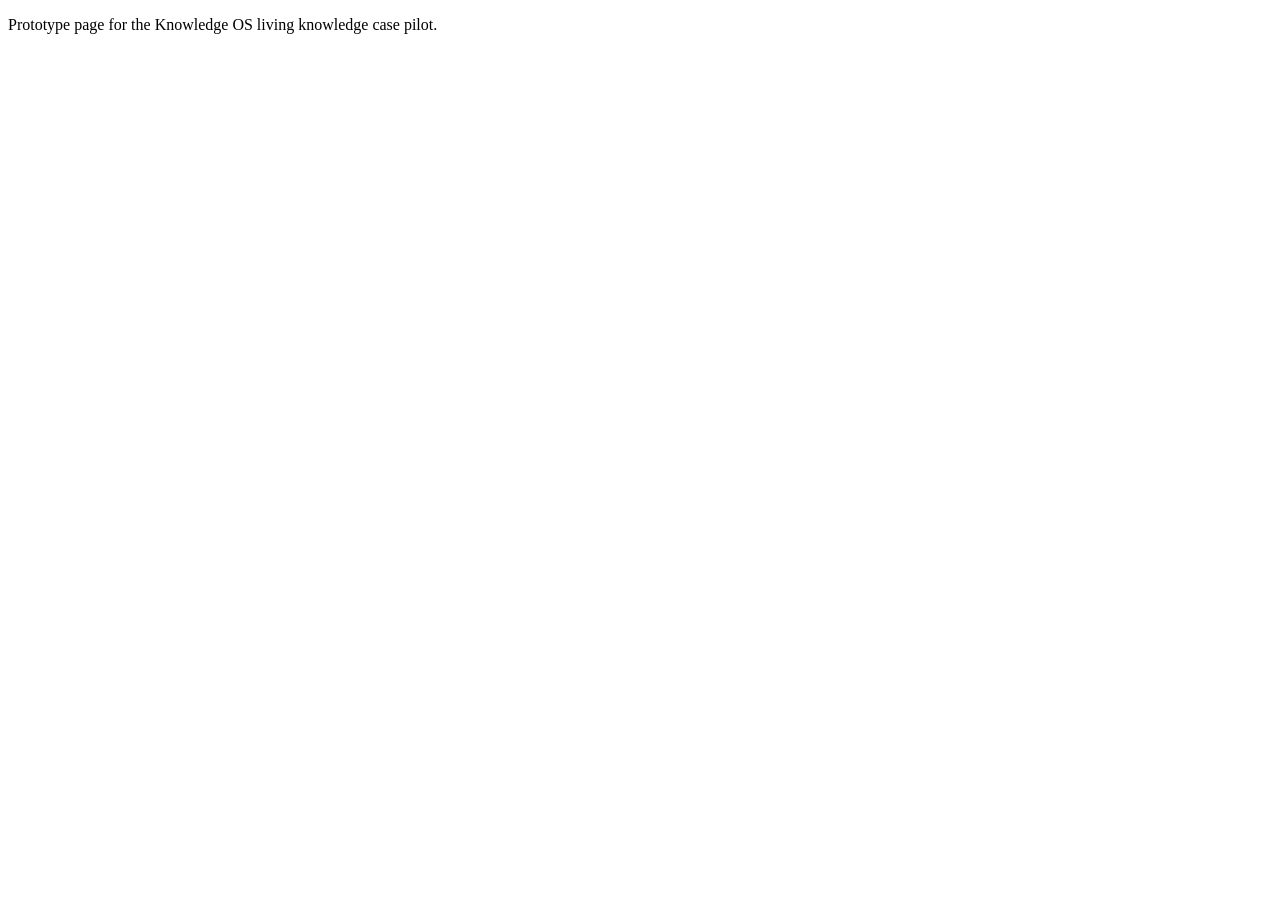
==== pilots/living-knowledge-case/cases/power-posing/page/index.html @ f552580f "Add static HTML shell for power-posing page prototype" ====
<!DOCTYPE html>
<html lang="en">
  <head>
    <meta charset="UTF-8" />
    <meta name="viewport" content="width=device-width, initial-scale=1.0" />
    <title>Power Posing — Living Knowledge Page Prototype</title>
    <link rel="stylesheet" href="./styles.css" />
  </head>
  <body>
    <div class="page-shell">
      <header class="hero" id="hero"></header>
      <main id="app" class="app"></main>
      <footer class="footer">
        <p>
          Prototype page for the Knowledge OS living knowledge case pilot.
        </p>
      </footer>
    </div>

    <script src="./page-data.js"></script>
    <script src="./render.js"></script>
  </body>
</html>
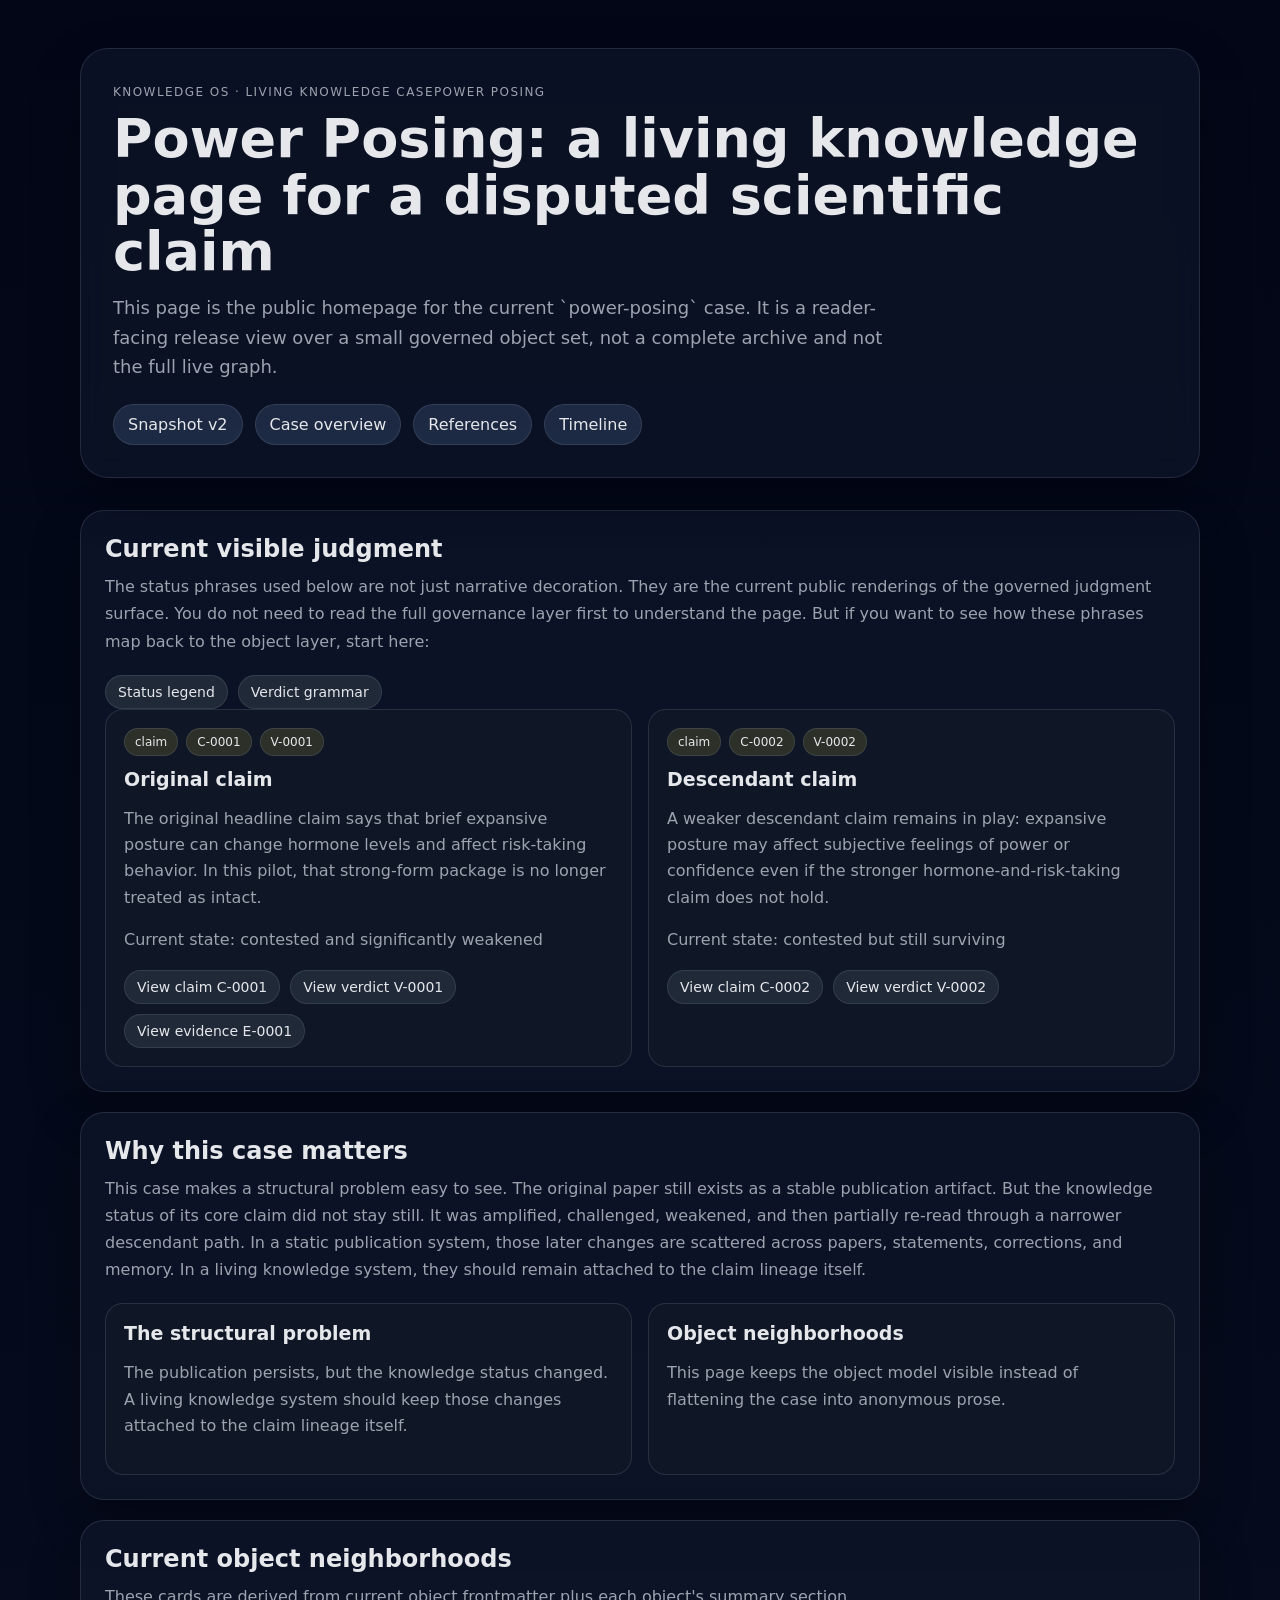
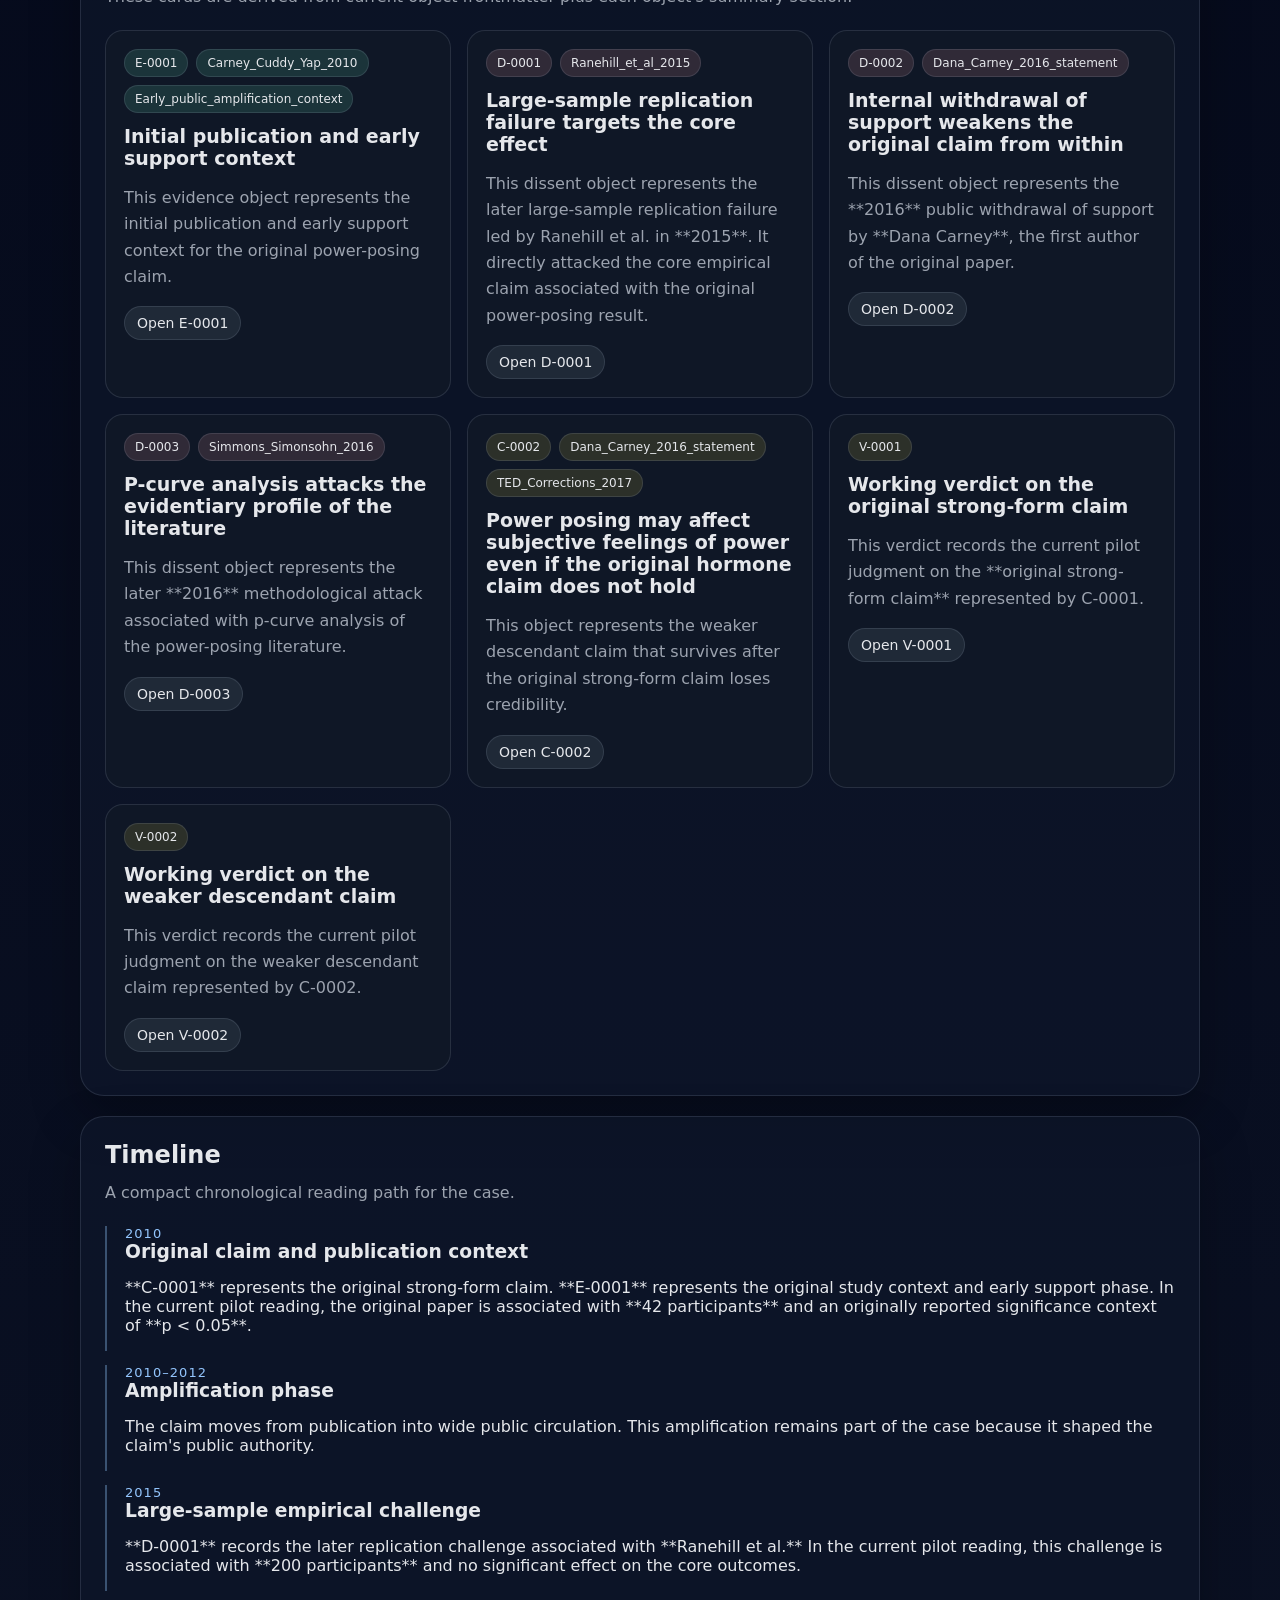
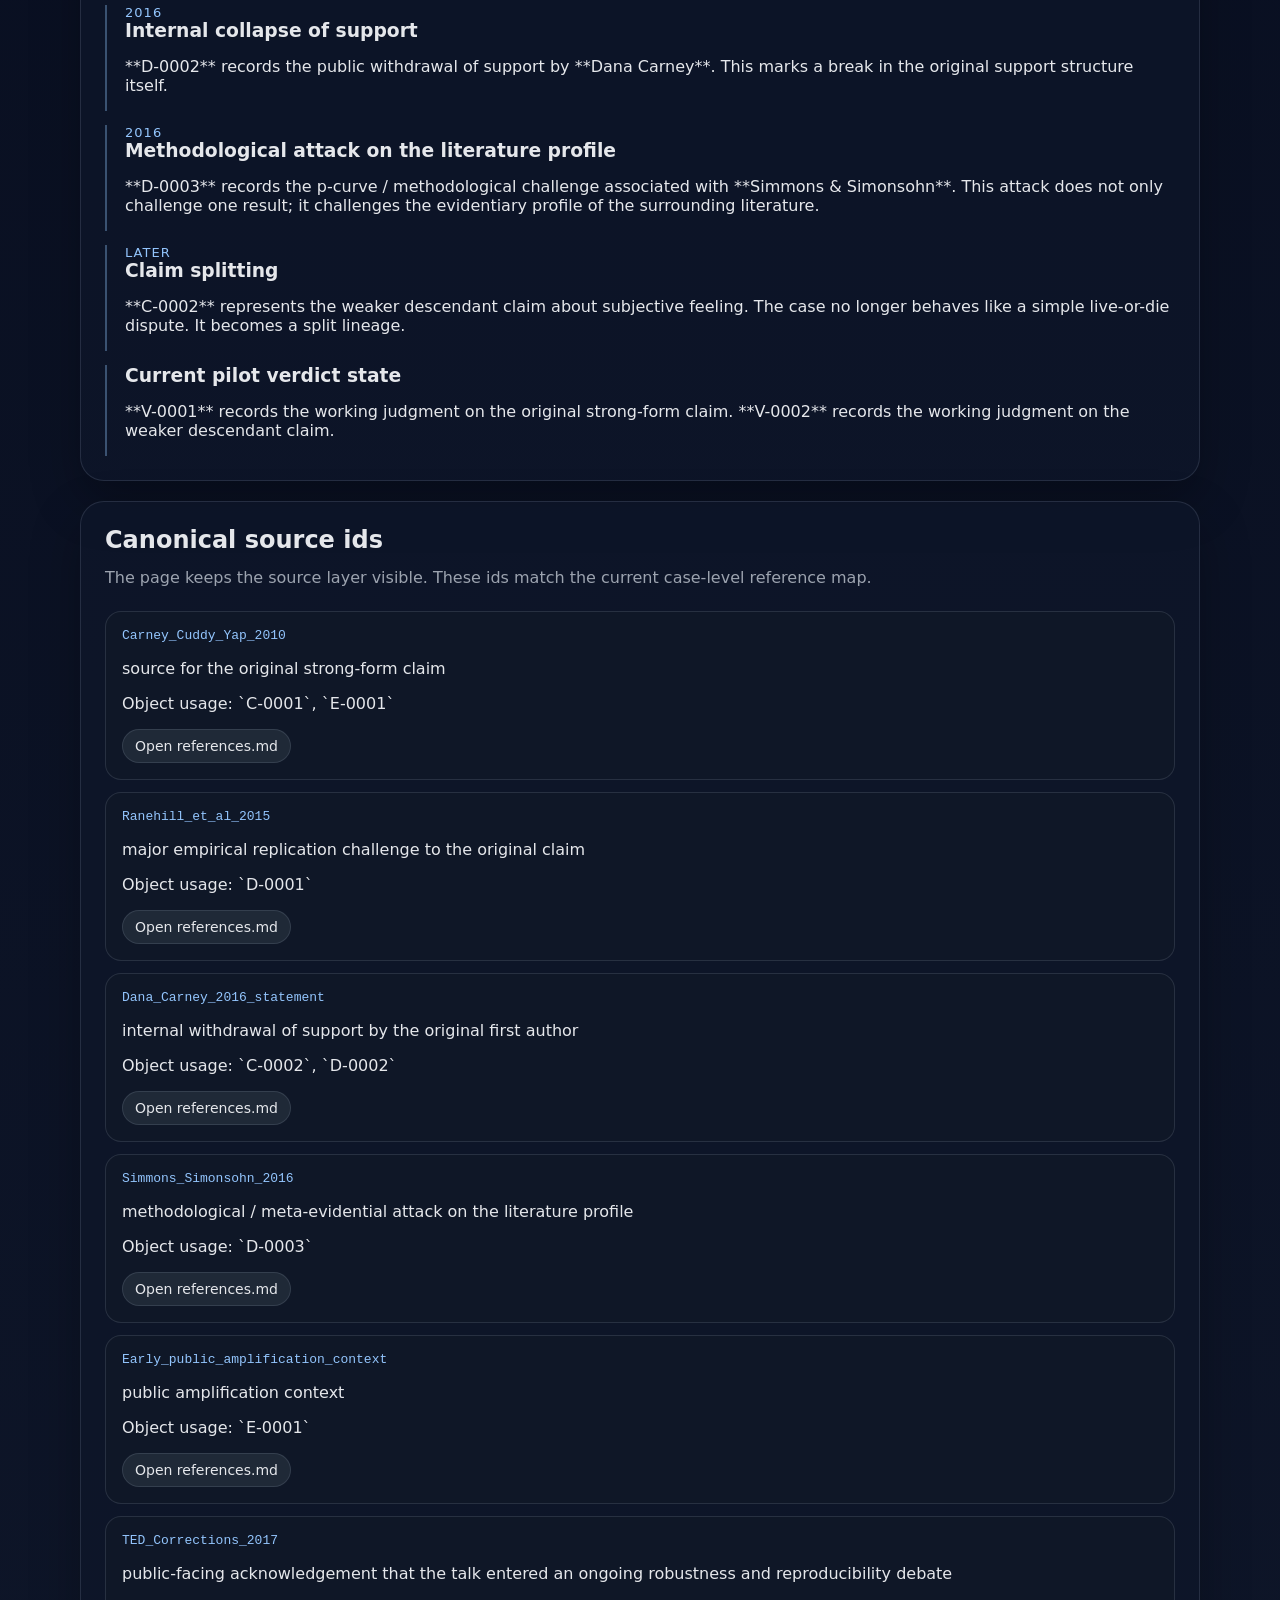
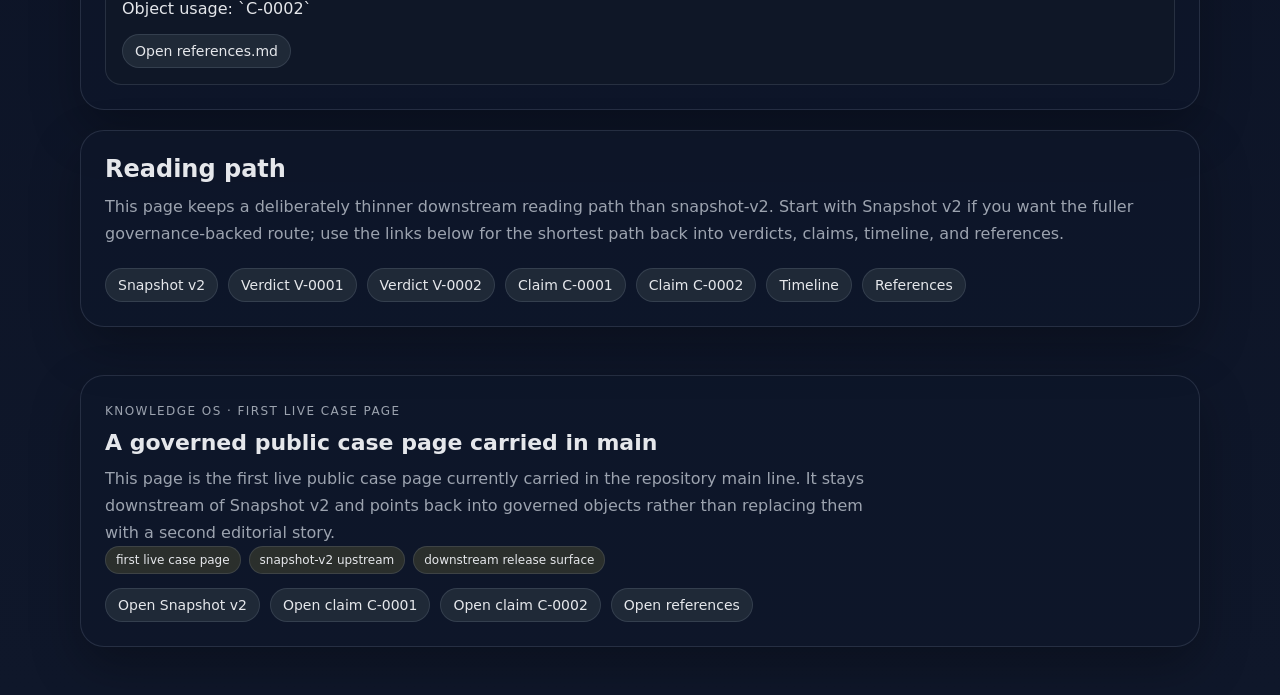
==== commit e1f72555: "Add page-specific footer identity cues" ====
--- a/pilots/living-knowledge-case/cases/power-posing/page/index.html
+++ b/pilots/living-knowledge-case/cases/power-posing/page/index.html
@@ -10,11 +10,7 @@
     <div class="page-shell">
       <header class="hero" id="hero"></header>
       <main id="app" class="app"></main>
-      <footer class="footer">
-        <p>
-          Prototype page for the Knowledge OS living knowledge case pilot.
-        </p>
-      </footer>
+      <footer class="footer" id="footer"></footer>
     </div>
 
     <script src="./page-data.js"></script>
--- a/pilots/living-knowledge-case/cases/power-posing/page/styles.css
+++ b/pilots/living-knowledge-case/cases/power-posing/page/styles.css
@@ -0,0 +1,297 @@
+:root {
+  --bg: #0f172a;
+  --panel: #111827;
+  --panel-soft: #1f2937;
+  --text: #e5e7eb;
+  --muted: #9ca3af;
+  --line: rgba(148, 163, 184, 0.18);
+  --accent: #93c5fd;
+  --accent-soft: rgba(147, 197, 253, 0.14);
+  --success-soft: rgba(110, 231, 183, 0.14);
+  --warning-soft: rgba(253, 224, 71, 0.12);
+  --danger-soft: rgba(252, 165, 165, 0.14);
+  --radius: 18px;
+  --shadow: 0 20px 50px rgba(0, 0, 0, 0.28);
+}
+
+* {
+  box-sizing: border-box;
+}
+
+html,
+body {
+  margin: 0;
+  padding: 0;
+  background: linear-gradient(180deg, #020617 0%, #0f172a 100%);
+  color: var(--text);
+  font-family: Inter, ui-sans-serif, system-ui, -apple-system, BlinkMacSystemFont, "Segoe UI", sans-serif;
+}
+
+a {
+  color: var(--accent);
+  text-decoration: none;
+}
+
+a:hover {
+  text-decoration: underline;
+}
+
+.page-shell {
+  min-height: 100vh;
+}
+
+.hero,
+.app,
+.footer {
+  width: min(1120px, calc(100vw - 32px));
+  margin: 0 auto;
+}
+
+.hero {
+  padding: 48px 0 20px;
+}
+
+.hero-card {
+  background: rgba(15, 23, 42, 0.68);
+  border: 1px solid var(--line);
+  border-radius: 28px;
+  box-shadow: var(--shadow);
+  padding: 32px;
+  backdrop-filter: blur(14px);
+}
+
+.eyebrow {
+  display: inline-flex;
+  align-items: center;
+  gap: 8px;
+  font-size: 12px;
+  letter-spacing: 0.12em;
+  text-transform: uppercase;
+  color: var(--muted);
+  margin-bottom: 12px;
+}
+
+.hero h1 {
+  margin: 0 0 12px;
+  font-size: clamp(30px, 5vw, 54px);
+  line-height: 1.05;
+}
+
+.hero p {
+  margin: 0;
+  max-width: 780px;
+  color: var(--muted);
+  font-size: 18px;
+  line-height: 1.65;
+}
+
+.hero-links {
+  display: flex;
+  flex-wrap: wrap;
+  gap: 12px;
+  margin-top: 22px;
+}
+
+.link-chip {
+  display: inline-flex;
+  align-items: center;
+  gap: 8px;
+  padding: 10px 14px;
+  border-radius: 999px;
+  background: var(--accent-soft);
+  border: 1px solid var(--line);
+  color: var(--text);
+}
+
+.app {
+  padding: 12px 0 48px;
+  display: grid;
+  gap: 20px;
+}
+
+.section {
+  background: rgba(15, 23, 42, 0.72);
+  border: 1px solid var(--line);
+  border-radius: 24px;
+  padding: 24px;
+  box-shadow: var(--shadow);
+}
+
+.section h2 {
+  margin: 0 0 10px;
+  font-size: 24px;
+}
+
+.section-intro {
+  margin: 0 0 20px;
+  color: var(--muted);
+  line-height: 1.7;
+}
+
+.grid {
+  display: grid;
+  gap: 16px;
+}
+
+.grid-2 {
+  grid-template-columns: repeat(2, minmax(0, 1fr));
+}
+
+.grid-3 {
+  grid-template-columns: repeat(3, minmax(0, 1fr));
+}
+
+.card {
+  background: rgba(17, 24, 39, 0.88);
+  border: 1px solid var(--line);
+  border-radius: var(--radius);
+  padding: 18px;
+}
+
+.card h3 {
+  margin: 0 0 10px;
+  font-size: 19px;
+}
+
+.card p,
+.card li {
+  color: var(--muted);
+  line-height: 1.65;
+}
+
+.meta-row {
+  display: flex;
+  flex-wrap: wrap;
+  gap: 8px;
+  margin-bottom: 12px;
+}
+
+.badge {
+  display: inline-flex;
+  align-items: center;
+  padding: 6px 10px;
+  border-radius: 999px;
+  border: 1px solid var(--line);
+  font-size: 12px;
+  color: var(--text);
+  background: rgba(148, 163, 184, 0.08);
+}
+
+.badge-status {
+  background: var(--warning-soft);
+}
+
+.badge-dissent {
+  background: var(--danger-soft);
+}
+
+.badge-support {
+  background: var(--success-soft);
+}
+
+.object-links,
+.inline-links {
+  display: flex;
+  flex-wrap: wrap;
+  gap: 10px;
+  margin-top: 14px;
+}
+
+.object-link {
+  display: inline-flex;
+  align-items: center;
+  gap: 8px;
+  padding: 8px 12px;
+  background: var(--panel-soft);
+  border: 1px solid var(--line);
+  border-radius: 999px;
+  color: var(--text);
+  font-size: 14px;
+}
+
+.timeline {
+  display: grid;
+  gap: 14px;
+}
+
+.timeline-item {
+  padding-left: 18px;
+  border-left: 2px solid rgba(147, 197, 253, 0.35);
+}
+
+.timeline-item h3 {
+  margin: 0 0 6px;
+}
+
+.timeline-year {
+  color: var(--accent);
+  font-size: 13px;
+  letter-spacing: 0.08em;
+  text-transform: uppercase;
+}
+
+.source-list {
+  display: grid;
+  gap: 12px;
+}
+
+.source-item {
+  padding: 16px;
+  background: rgba(17, 24, 39, 0.88);
+  border: 1px solid var(--line);
+  border-radius: 16px;
+}
+
+.source-id {
+  color: var(--accent);
+  font-family: ui-monospace, SFMono-Regular, Menlo, monospace;
+  font-size: 13px;
+}
+
+.footer {
+  padding: 0 0 48px;
+}
+
+.footer-card {
+  background: rgba(15, 23, 42, 0.72);
+  border: 1px solid var(--line);
+  border-radius: 24px;
+  padding: 24px;
+  box-shadow: var(--shadow);
+}
+
+.footer-eyebrow {
+  display: inline-flex;
+  align-items: center;
+  gap: 8px;
+  font-size: 12px;
+  letter-spacing: 0.12em;
+  text-transform: uppercase;
+  color: var(--muted);
+  margin-bottom: 12px;
+}
+
+.footer-title {
+  margin: 0 0 10px;
+  font-size: 22px;
+}
+
+.footer-copy {
+  margin: 0;
+  max-width: 780px;
+  color: var(--muted);
+  line-height: 1.7;
+}
+
+@media (max-width: 900px) {
+  .grid-2,
+  .grid-3 {
+    grid-template-columns: 1fr;
+  }
+
+  .hero-card,
+  .section,
+  .footer-card {
+    padding: 20px;
+  }
+}
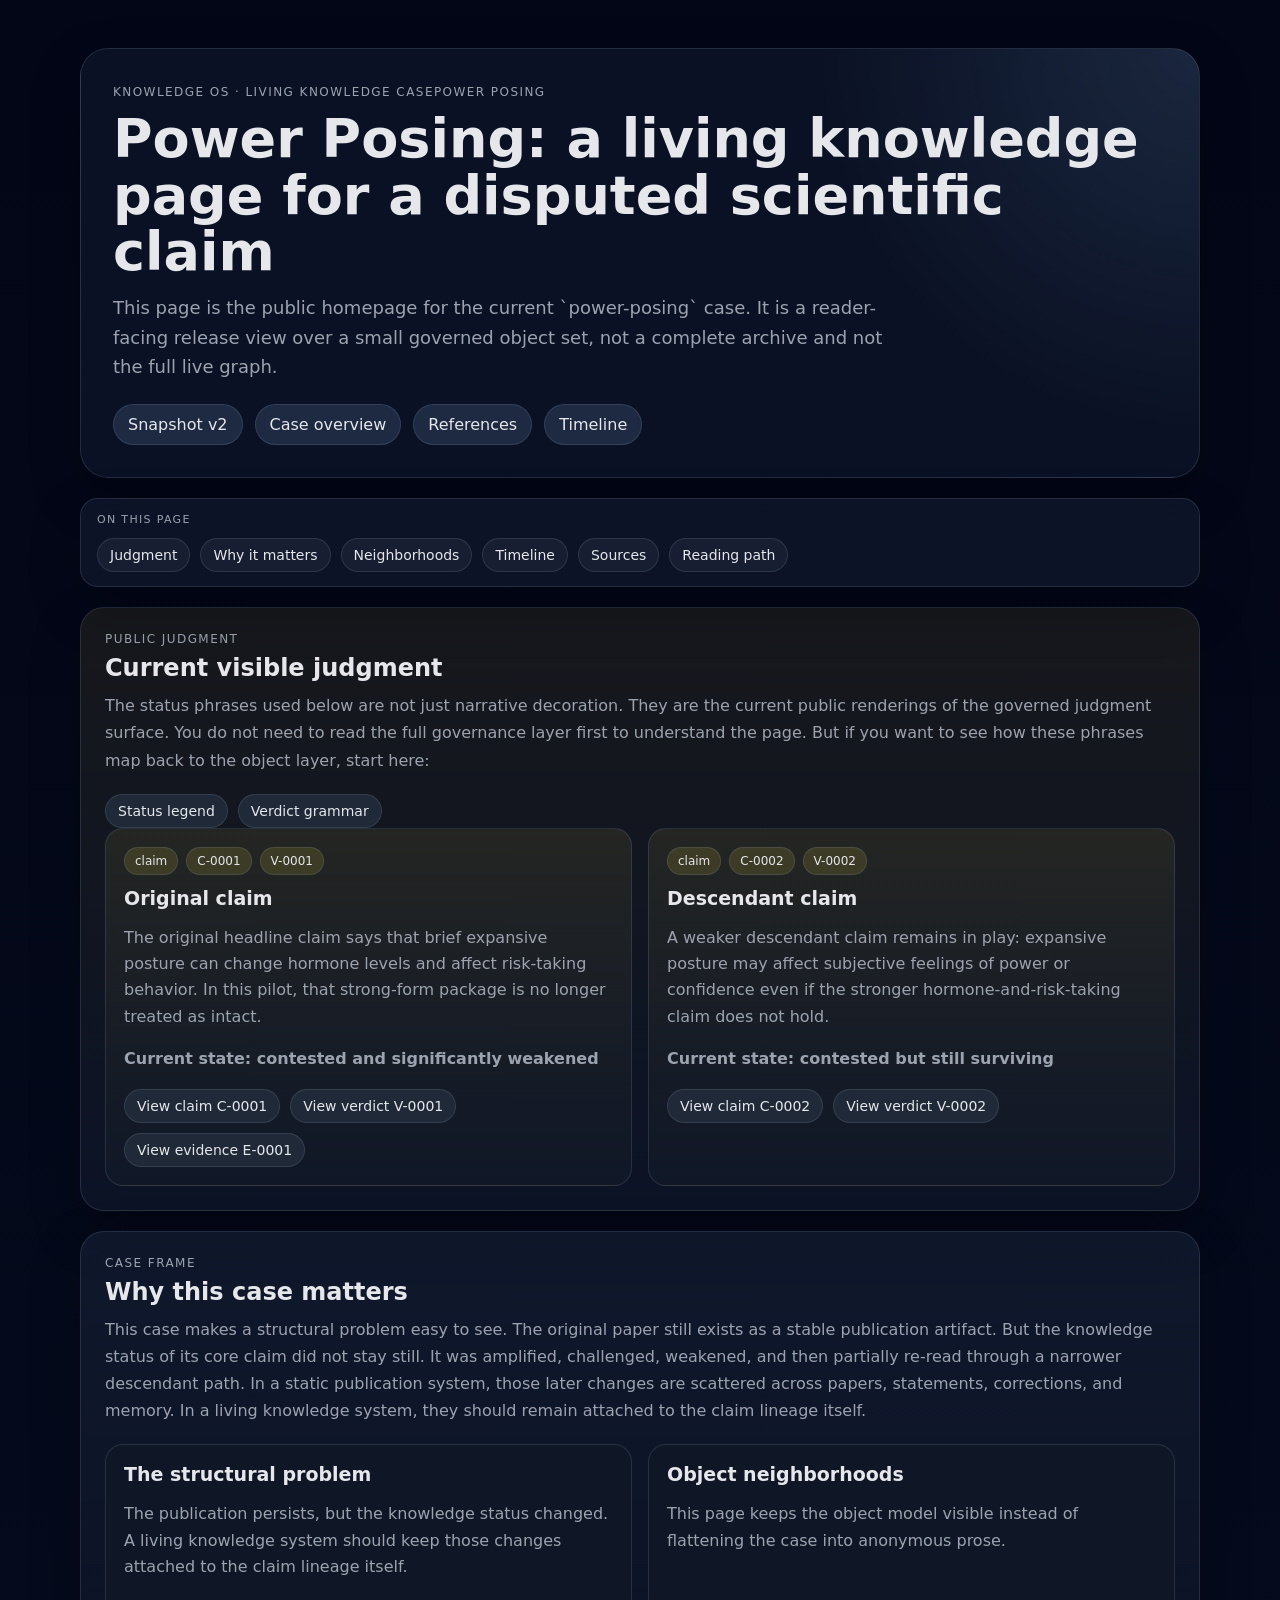
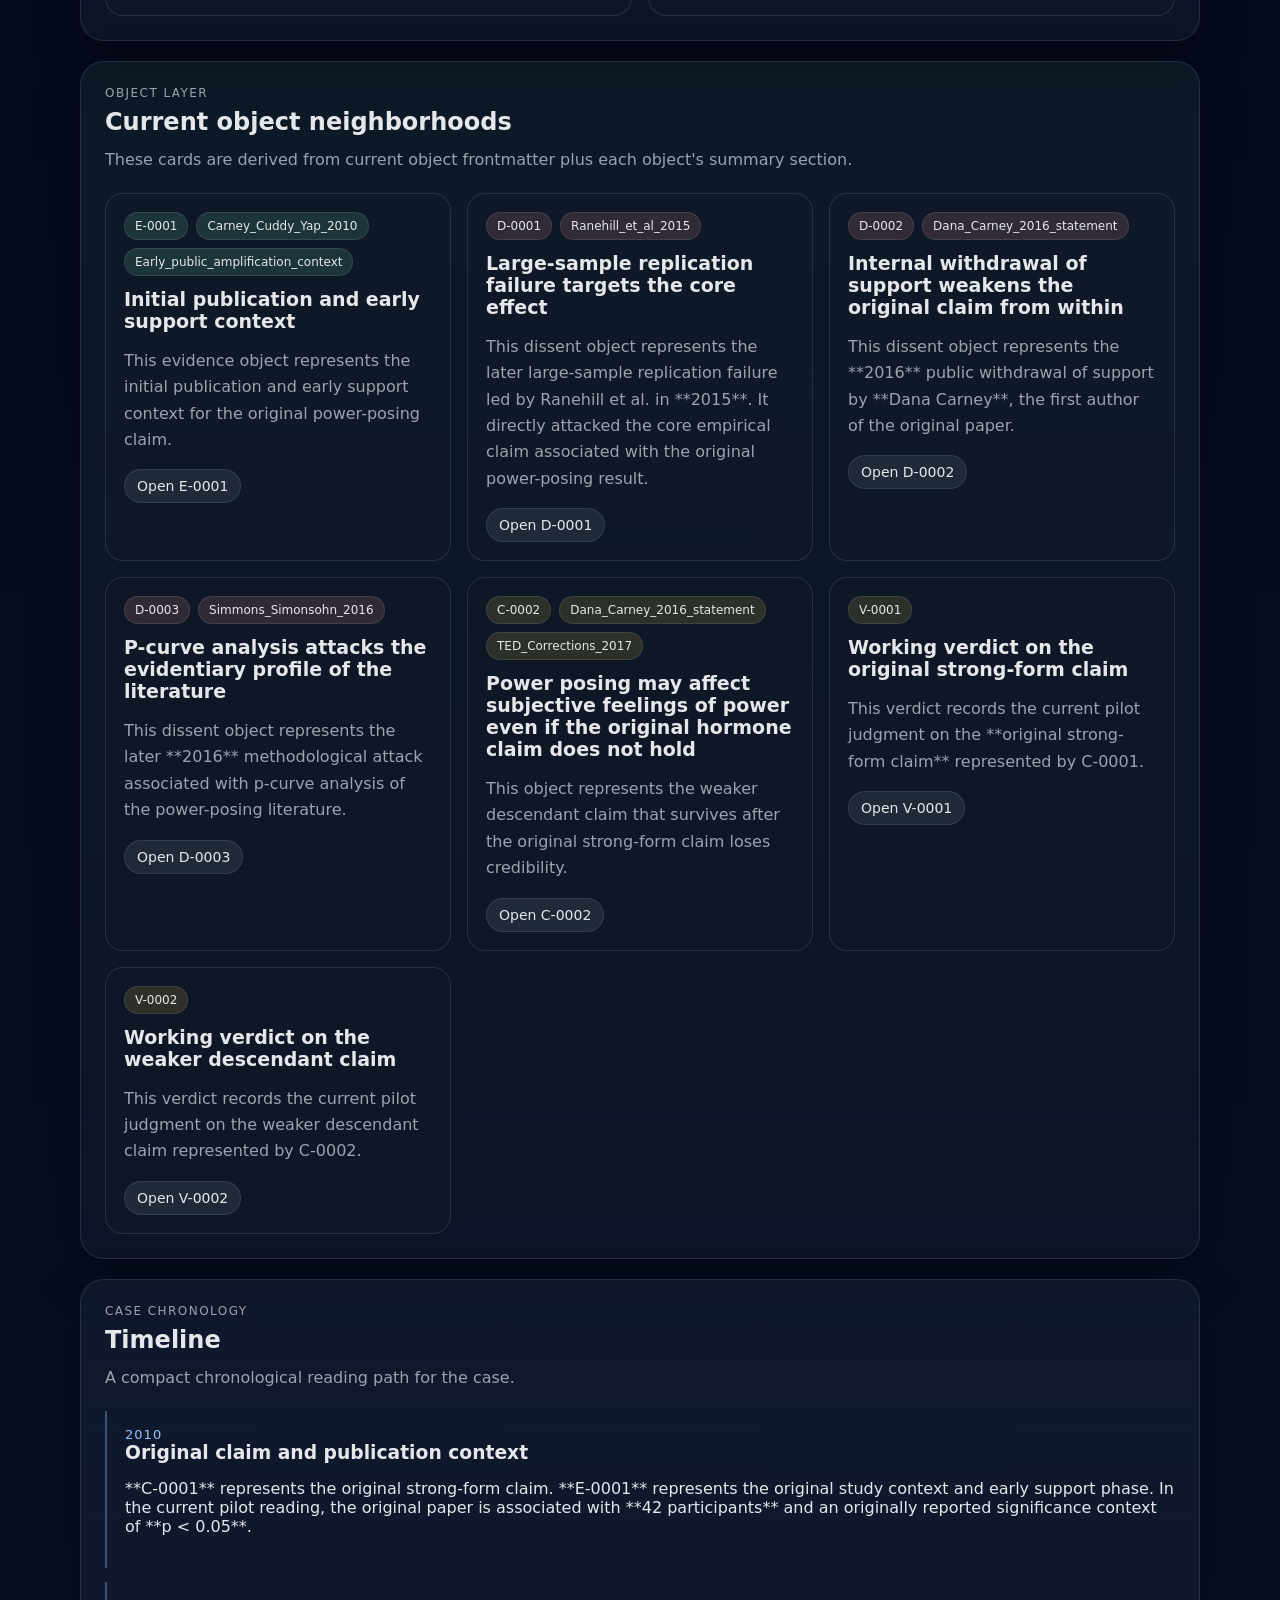
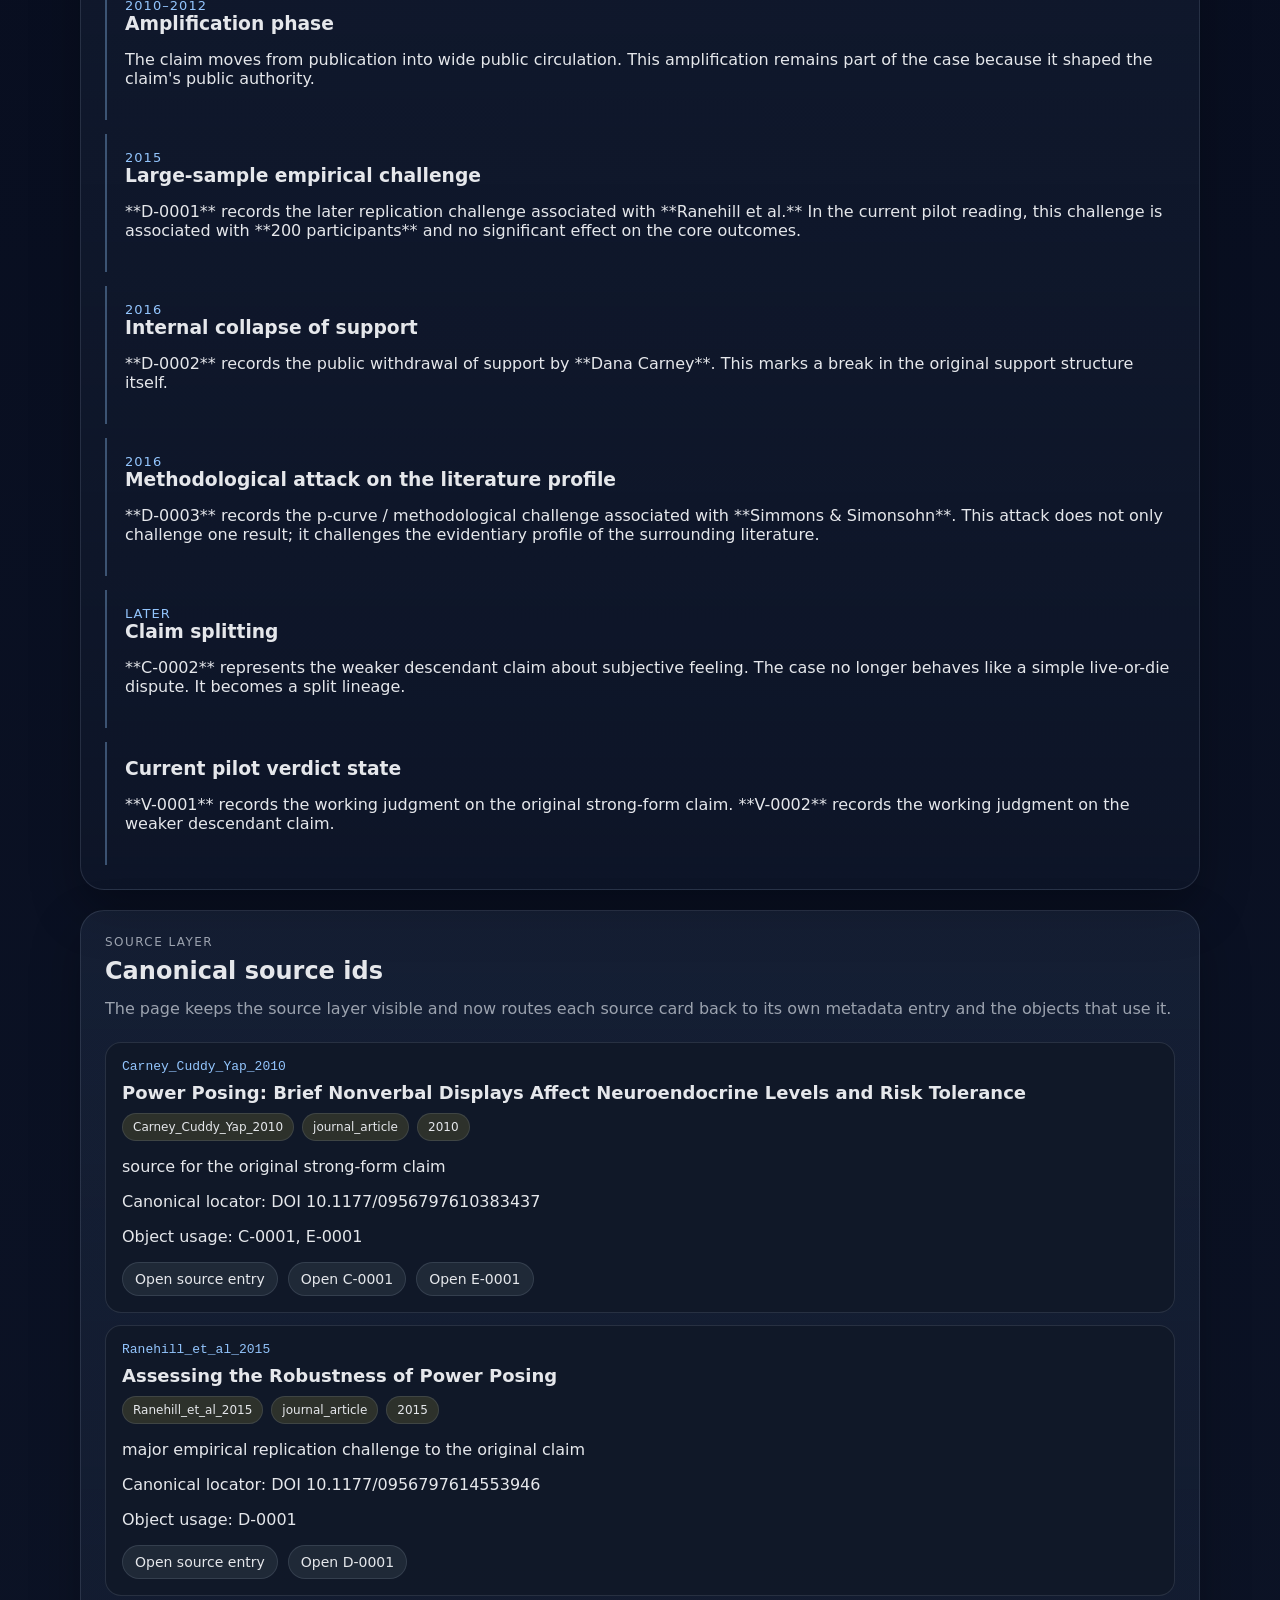
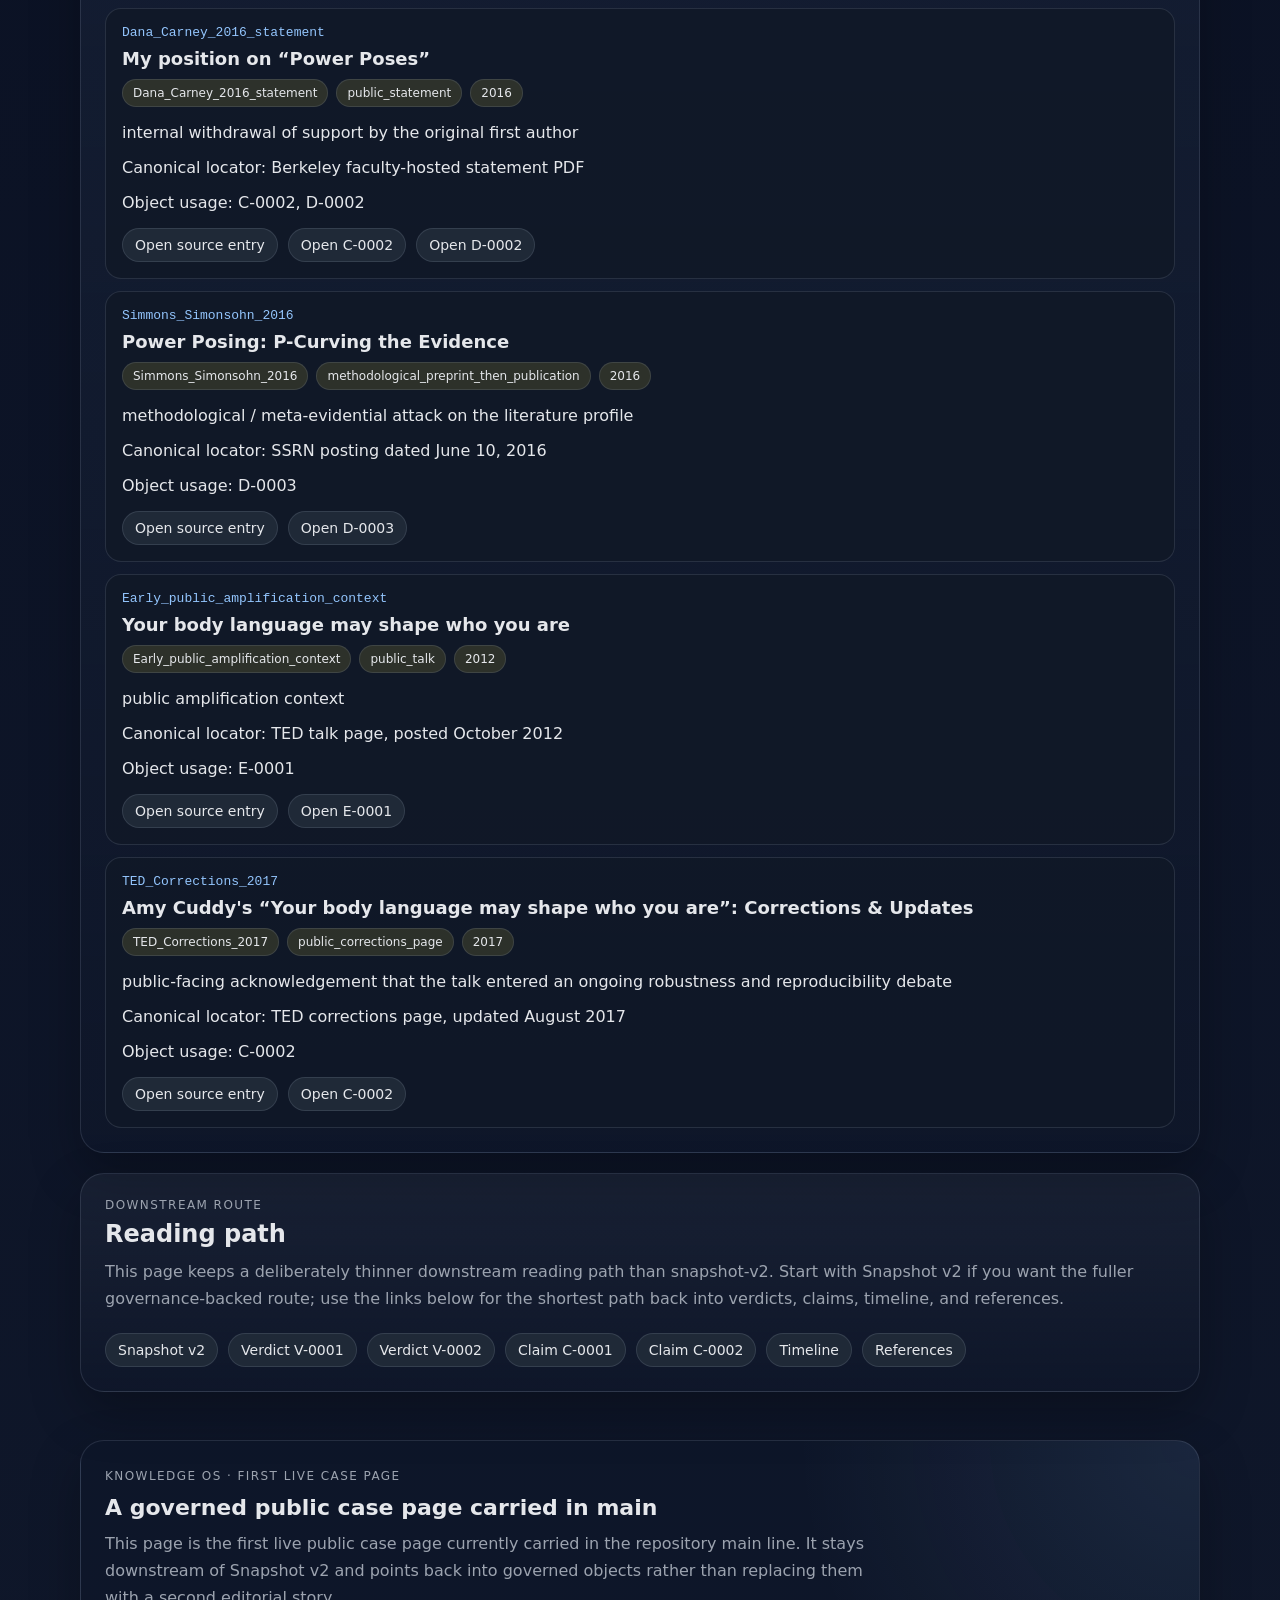
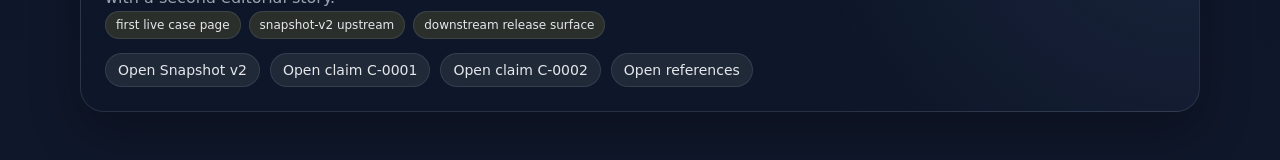
==== commit bd5663cb: "Harden page visual hierarchy and section navigation" ====
--- a/pilots/living-knowledge-case/cases/power-posing/page/index.html
+++ b/pilots/living-knowledge-case/cases/power-posing/page/index.html
@@ -9,6 +9,7 @@
   <body>
     <div class="page-shell">
       <header class="hero" id="hero"></header>
+      <nav class="page-nav" id="page-nav"></nav>
       <main id="app" class="app"></main>
       <footer class="footer" id="footer"></footer>
     </div>
--- a/pilots/living-knowledge-case/cases/power-posing/page/styles.css
+++ b/pilots/living-knowledge-case/cases/power-posing/page/styles.css
@@ -25,6 +25,7 @@
   background: linear-gradient(180deg, #020617 0%, #0f172a 100%);
   color: var(--text);
   font-family: Inter, ui-sans-serif, system-ui, -apple-system, BlinkMacSystemFont, "Segoe UI", sans-serif;
+  scroll-behavior: smooth;
 }
 
 a {
@@ -41,6 +42,7 @@
 }
 
 .hero,
+.page-nav,
 .app,
 .footer {
   width: min(1120px, calc(100vw - 32px));
@@ -52,7 +54,7 @@
 }
 
 .hero-card {
-  background: rgba(15, 23, 42, 0.68);
+  background: radial-gradient(circle at top right, rgba(147, 197, 253, 0.12), transparent 32%), rgba(15, 23, 42, 0.72);
   border: 1px solid var(--line);
   border-radius: 28px;
   box-shadow: var(--shadow);
@@ -103,6 +105,54 @@
   color: var(--text);
 }
 
+.page-nav {
+  padding: 0 0 8px;
+}
+
+.page-nav-card {
+  position: sticky;
+  top: 12px;
+  z-index: 10;
+  display: grid;
+  gap: 12px;
+  padding: 14px 16px;
+  border: 1px solid var(--line);
+  border-radius: 18px;
+  background: rgba(15, 23, 42, 0.82);
+  box-shadow: var(--shadow);
+  backdrop-filter: blur(14px);
+}
+
+.page-nav-kicker {
+  font-size: 11px;
+  letter-spacing: 0.12em;
+  text-transform: uppercase;
+  color: var(--muted);
+}
+
+.page-nav-links {
+  display: flex;
+  flex-wrap: wrap;
+  gap: 10px;
+}
+
+.page-nav-link {
+  display: inline-flex;
+  align-items: center;
+  gap: 8px;
+  padding: 8px 12px;
+  border-radius: 999px;
+  border: 1px solid var(--line);
+  background: rgba(148, 163, 184, 0.08);
+  color: var(--text);
+  font-size: 14px;
+}
+
+.page-nav-link:hover {
+  text-decoration: none;
+  background: var(--accent-soft);
+}
+
 .app {
   padding: 12px 0 48px;
   display: grid;
@@ -115,11 +165,25 @@
   border-radius: 24px;
   padding: 24px;
   box-shadow: var(--shadow);
+  scroll-margin-top: 96px;
+}
+
+.section-header {
+  display: grid;
+  gap: 8px;
+  margin-bottom: 10px;
 }
 
 .section h2 {
-  margin: 0 0 10px;
+  margin: 0;
   font-size: 24px;
+}
+
+.section-kicker {
+  font-size: 12px;
+  letter-spacing: 0.12em;
+  text-transform: uppercase;
+  color: var(--muted);
 }
 
 .section-intro {
@@ -128,6 +192,30 @@
   line-height: 1.7;
 }
 
+.section-judgment {
+  background: linear-gradient(180deg, rgba(253, 224, 71, 0.08), rgba(15, 23, 42, 0.72));
+}
+
+.section-context {
+  background: linear-gradient(180deg, rgba(147, 197, 253, 0.08), rgba(15, 23, 42, 0.72));
+}
+
+.section-neighborhoods {
+  background: linear-gradient(180deg, rgba(110, 231, 183, 0.07), rgba(15, 23, 42, 0.72));
+}
+
+.section-timeline {
+  background: linear-gradient(180deg, rgba(147, 197, 253, 0.06), rgba(15, 23, 42, 0.72));
+}
+
+.section-sources {
+  background: linear-gradient(180deg, rgba(147, 197, 253, 0.08), rgba(15, 23, 42, 0.72));
+}
+
+.section-reading {
+  background: linear-gradient(180deg, rgba(148, 163, 184, 0.08), rgba(15, 23, 42, 0.72));
+}
+
 .grid {
   display: grid;
   gap: 16px;
@@ -146,6 +234,20 @@
   border: 1px solid var(--line);
   border-radius: var(--radius);
   padding: 18px;
+  transition: transform 0.18s ease, border-color 0.18s ease, box-shadow 0.18s ease;
+}
+
+.card:hover,
+.source-item:hover,
+.timeline-item:hover,
+.footer-card:hover {
+  transform: translateY(-2px);
+  border-color: rgba(147, 197, 253, 0.35);
+  box-shadow: 0 16px 36px rgba(2, 6, 23, 0.28);
+}
+
+.card-emphasis {
+  background: linear-gradient(180deg, rgba(253, 224, 71, 0.08), rgba(17, 24, 39, 0.9));
 }
 
 .card h3 {
@@ -157,6 +259,11 @@
 .card li {
   color: var(--muted);
   line-height: 1.65;
+}
+
+.card-state {
+  color: var(--text);
+  font-weight: 600;
 }
 
 .meta-row {
@@ -209,14 +316,20 @@
   font-size: 14px;
 }
 
+.object-link:hover {
+  text-decoration: none;
+  border-color: rgba(147, 197, 253, 0.35);
+}
+
 .timeline {
   display: grid;
   gap: 14px;
 }
 
 .timeline-item {
-  padding-left: 18px;
+  padding: 16px 0 16px 18px;
   border-left: 2px solid rgba(147, 197, 253, 0.35);
+  transition: transform 0.18s ease, border-color 0.18s ease, box-shadow 0.18s ease;
 }
 
 .timeline-item h3 {
@@ -240,6 +353,12 @@
   background: rgba(17, 24, 39, 0.88);
   border: 1px solid var(--line);
   border-radius: 16px;
+  transition: transform 0.18s ease, border-color 0.18s ease, box-shadow 0.18s ease;
+}
+
+.source-item h3 {
+  margin: 8px 0 10px;
+  font-size: 18px;
 }
 
 .source-id {
@@ -248,16 +367,21 @@
   font-size: 13px;
 }
 
+.source-locator {
+  color: var(--text);
+}
+
 .footer {
   padding: 0 0 48px;
 }
 
 .footer-card {
-  background: rgba(15, 23, 42, 0.72);
+  background: radial-gradient(circle at top right, rgba(147, 197, 253, 0.1), transparent 35%), rgba(15, 23, 42, 0.72);
   border: 1px solid var(--line);
   border-radius: 24px;
   padding: 24px;
   box-shadow: var(--shadow);
+  transition: transform 0.18s ease, border-color 0.18s ease, box-shadow 0.18s ease;
 }
 
 .footer-eyebrow {
@@ -290,8 +414,13 @@
   }
 
   .hero-card,
+  .page-nav-card,
   .section,
   .footer-card {
     padding: 20px;
   }
-}
+
+  .page-nav-card {
+    position: static;
+  }
+}
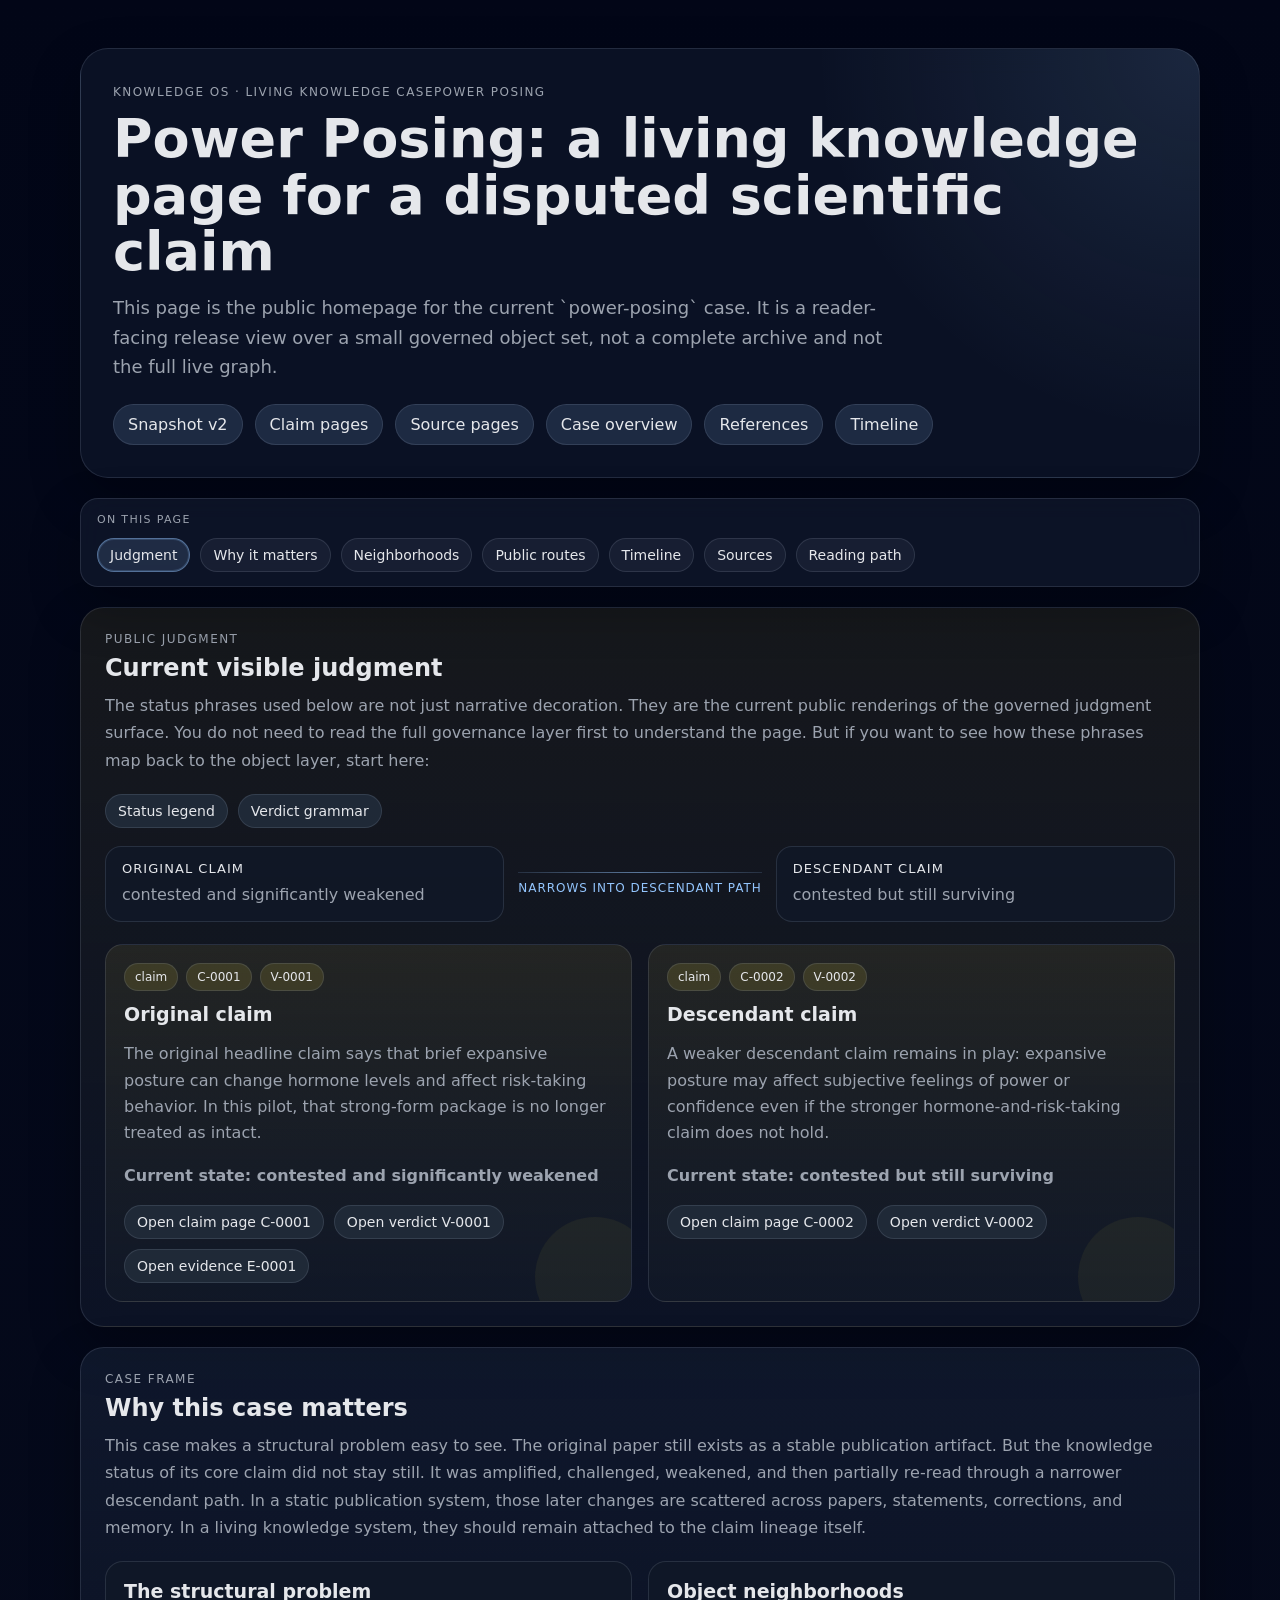
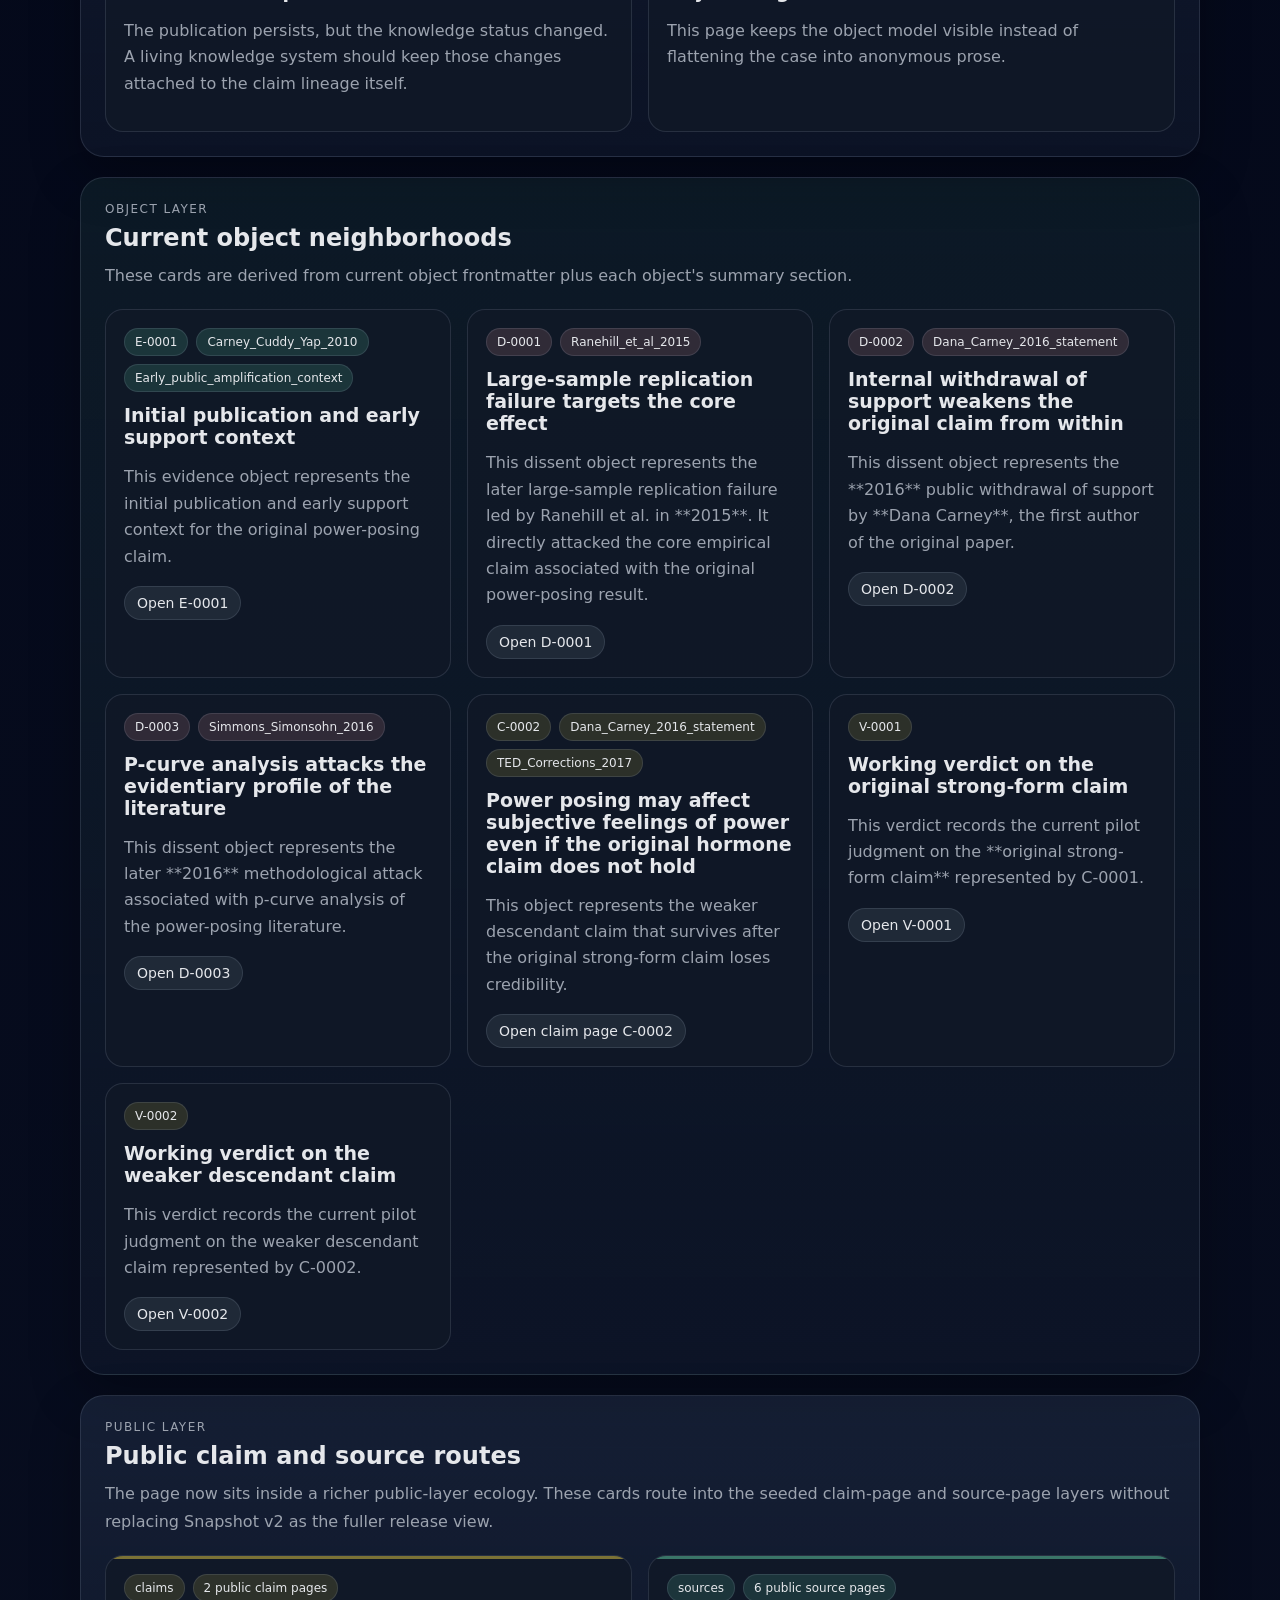
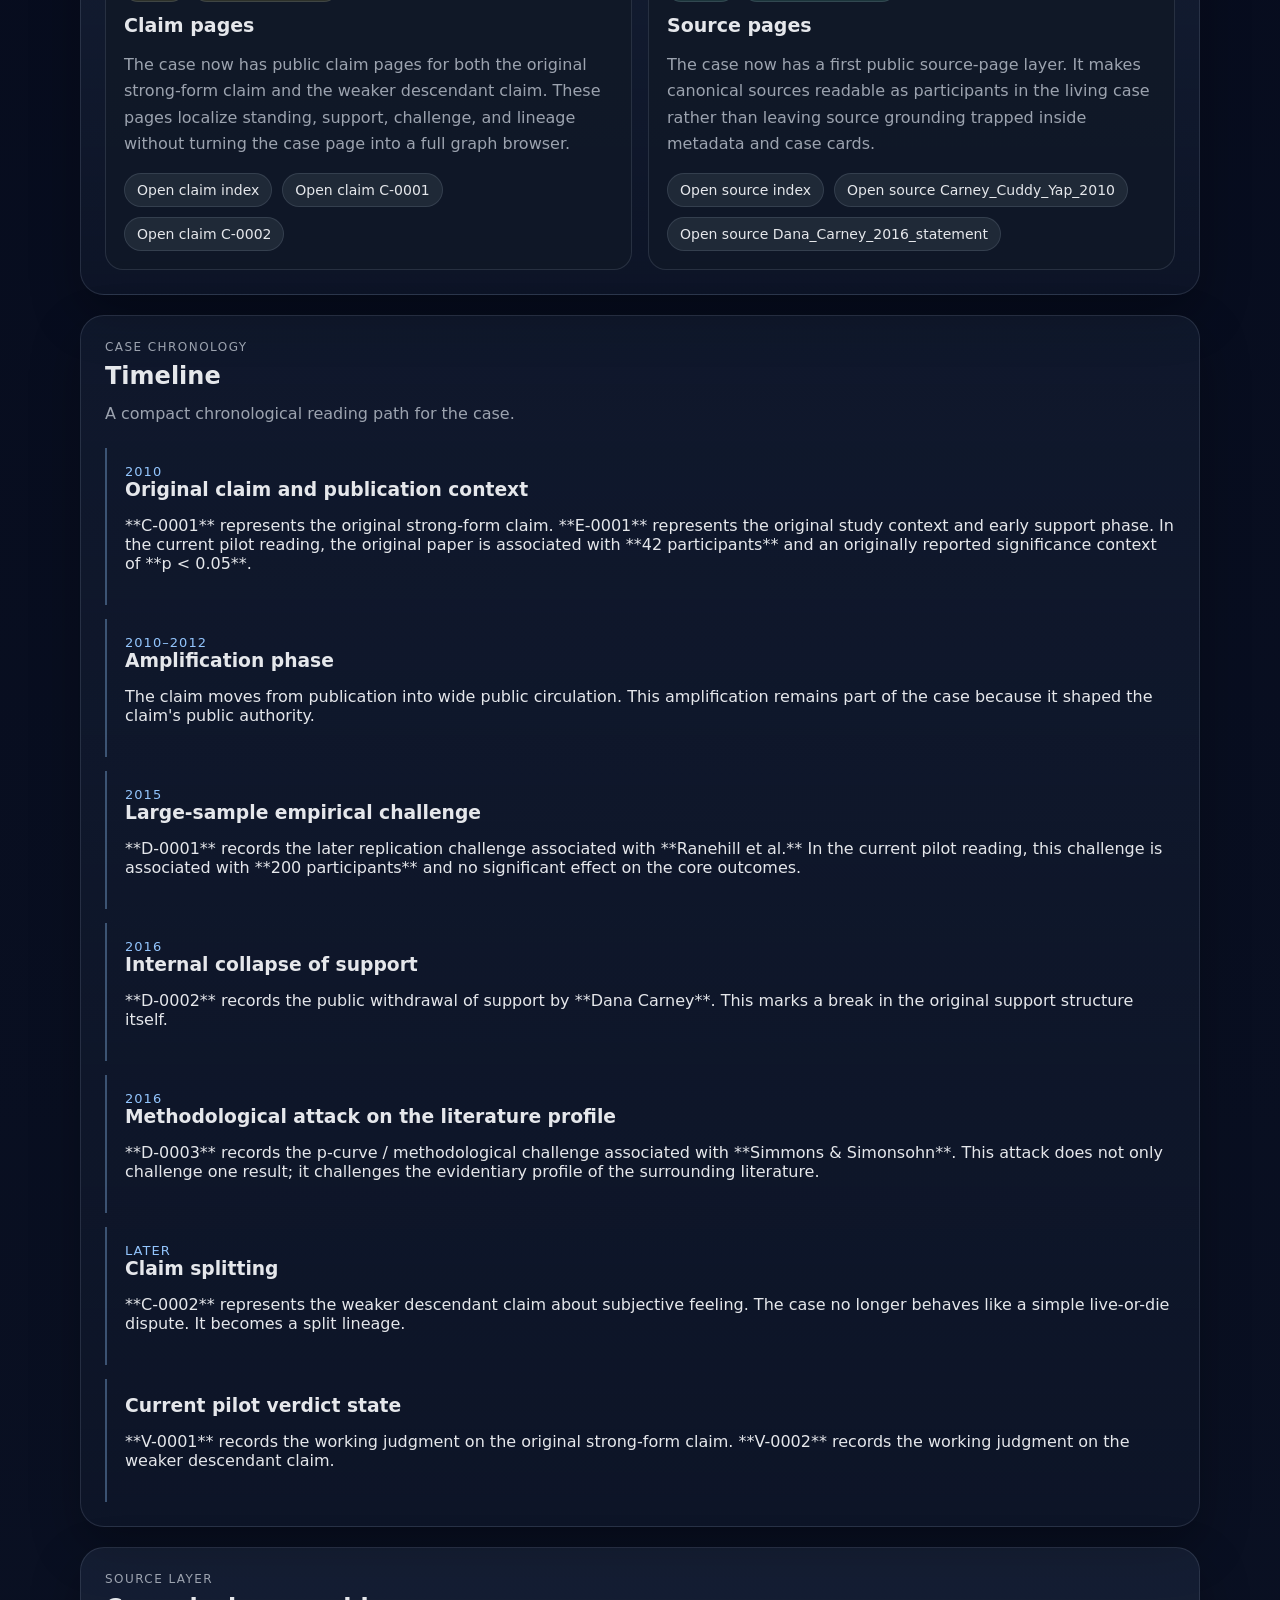
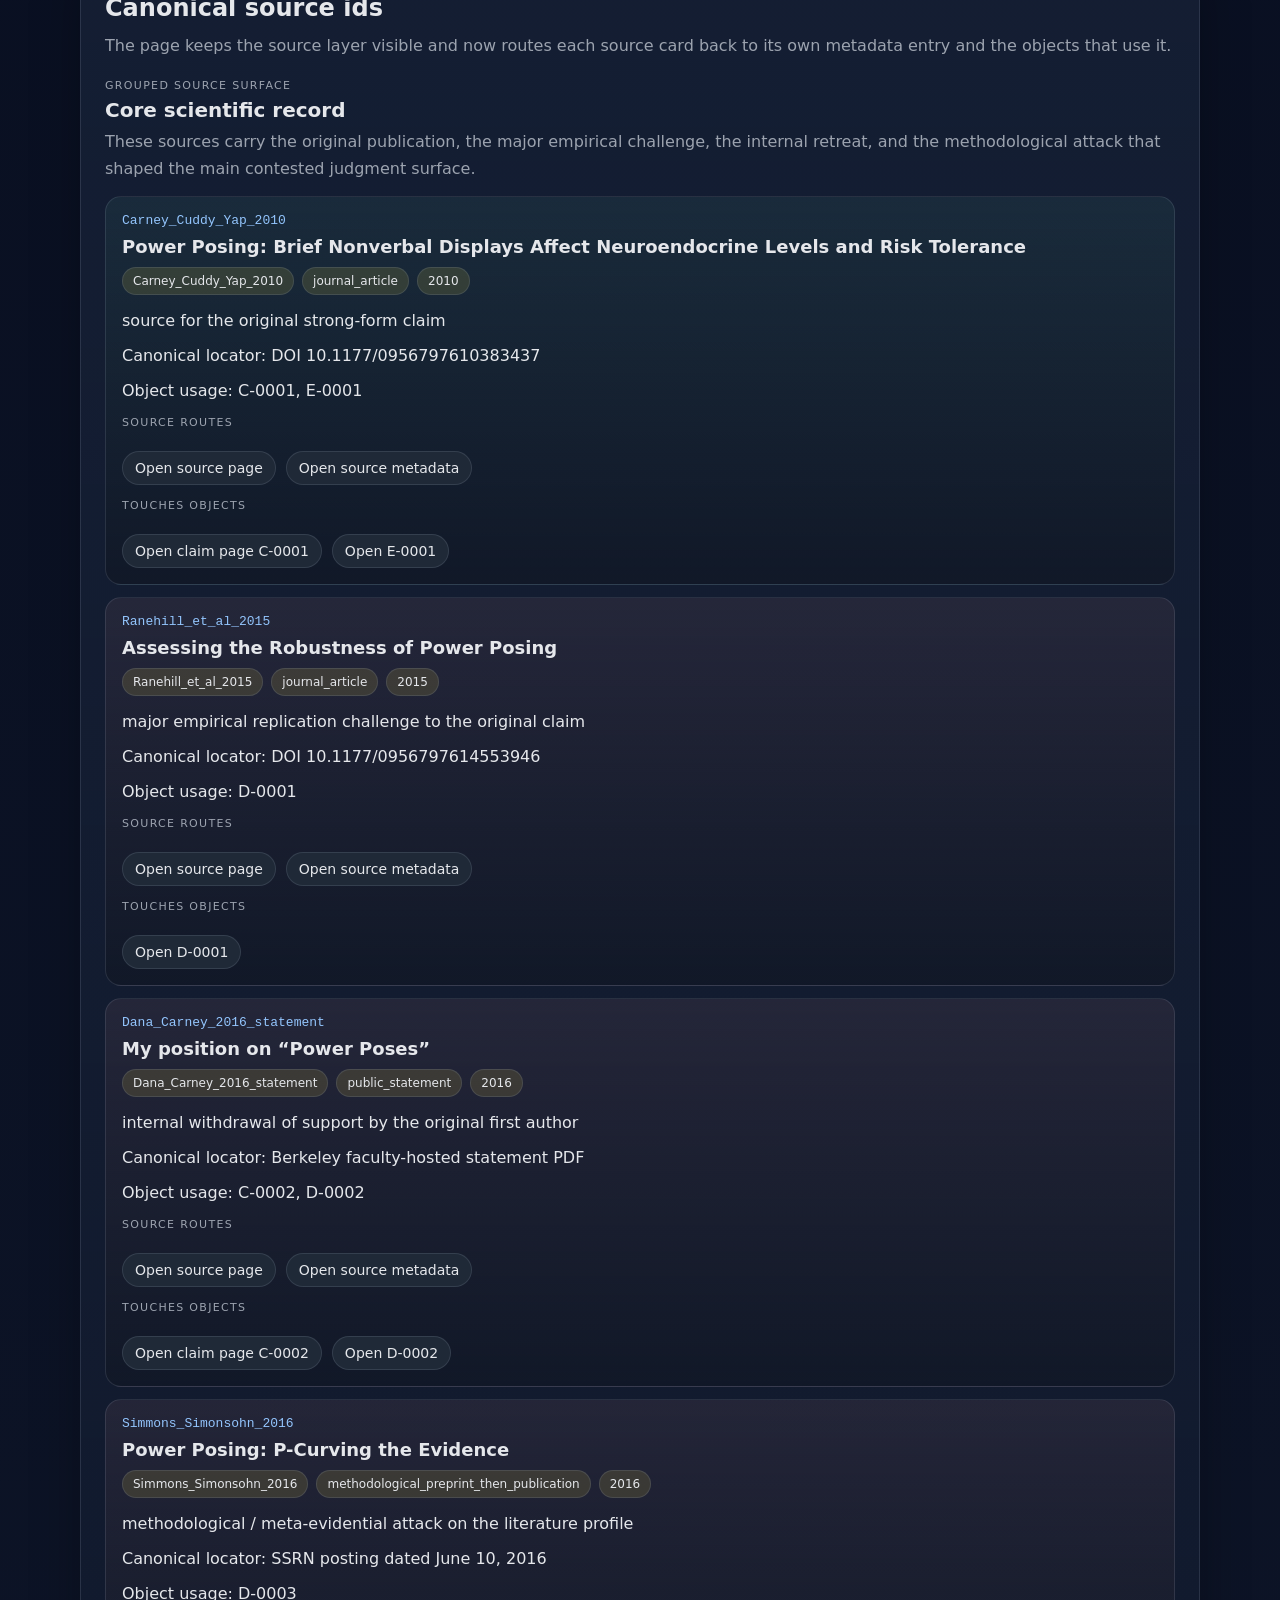
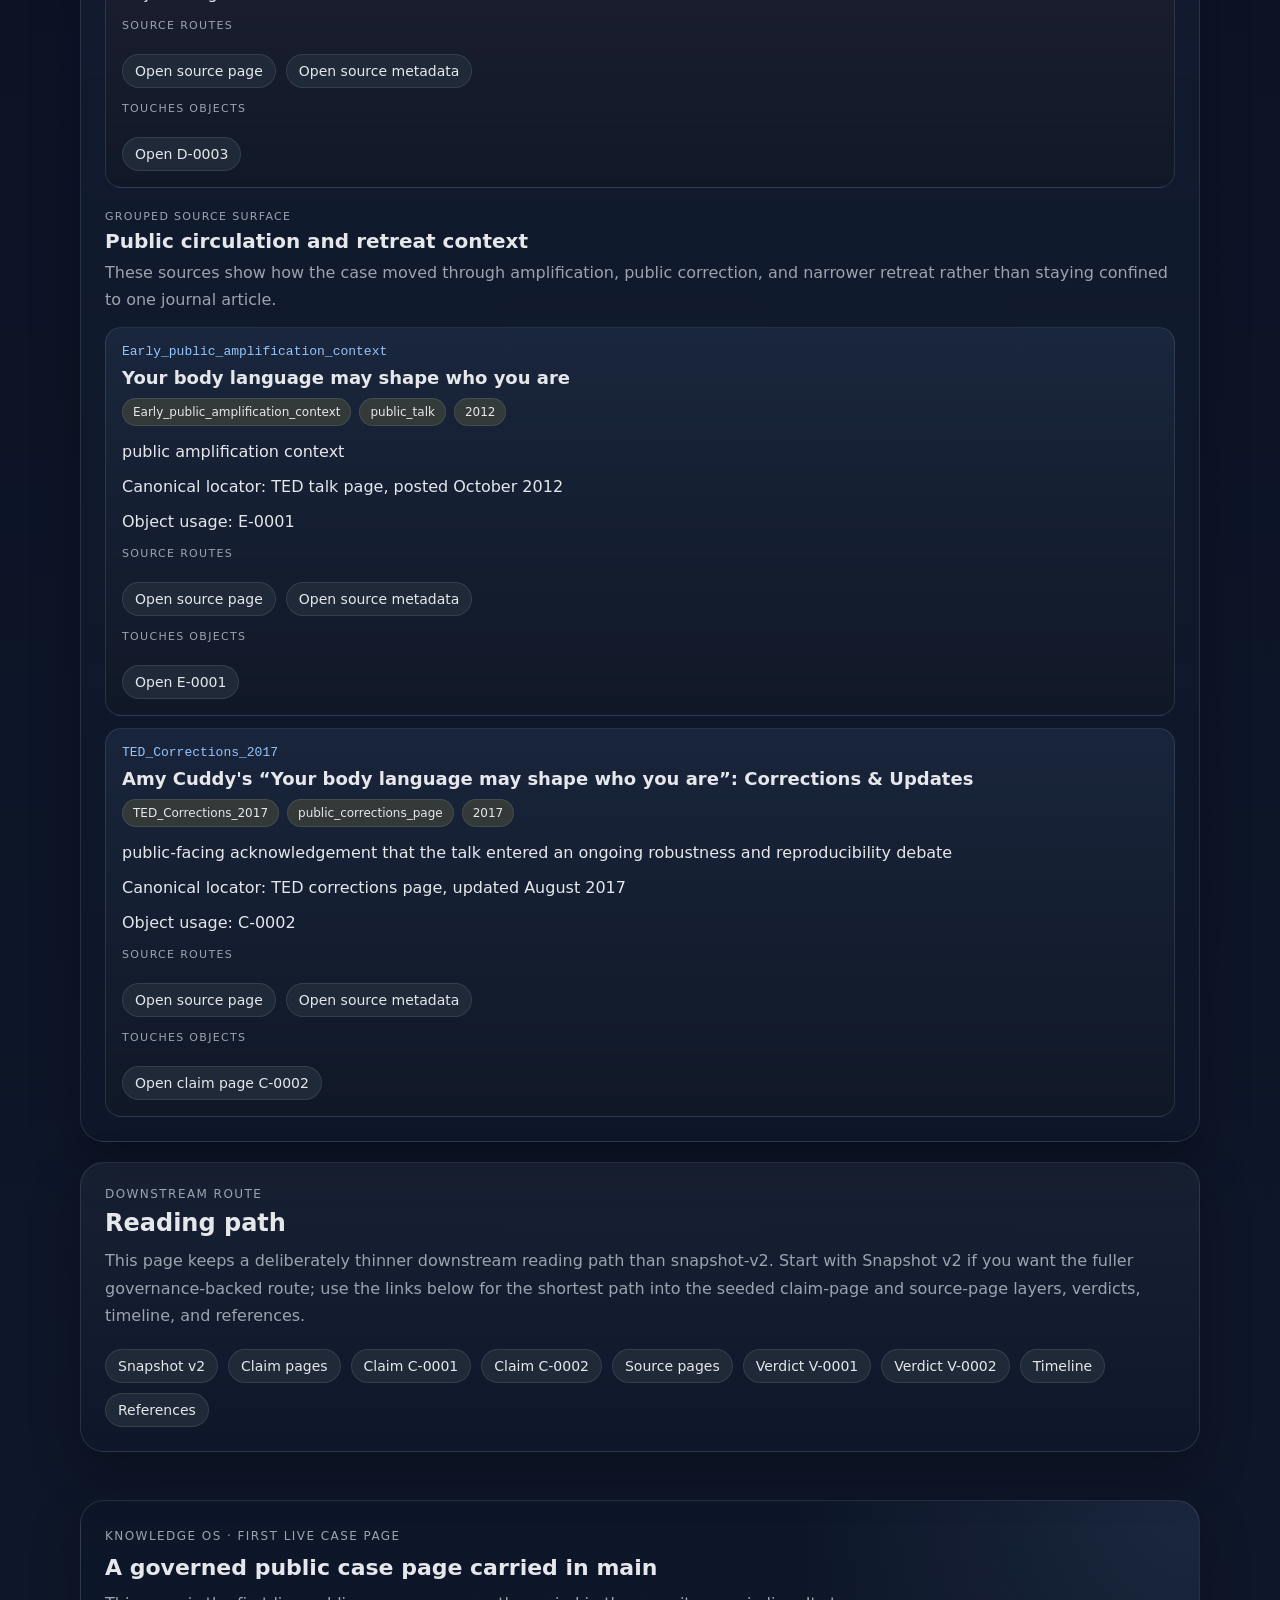
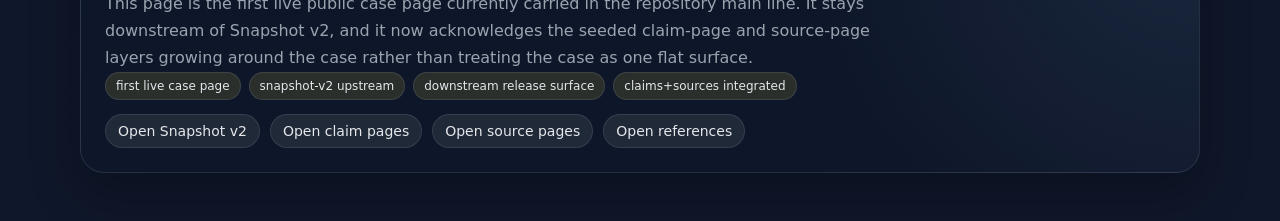
==== commit c624e159: "Extract first reusable renderer primitives for power-posing page" ====
--- a/pilots/living-knowledge-case/cases/power-posing/page/index.html
+++ b/pilots/living-knowledge-case/cases/power-posing/page/index.html
@@ -15,6 +15,7 @@
     </div>
 
     <script src="./page-data.js"></script>
+    <script src="./renderer-primitives.js"></script>
     <script src="./render.js"></script>
   </body>
 </html>
--- a/pilots/living-knowledge-case/cases/power-posing/page/styles.css
+++ b/pilots/living-knowledge-case/cases/power-posing/page/styles.css
@@ -37,6 +37,11 @@
   text-decoration: underline;
 }
 
+a:focus-visible {
+  outline: 2px solid rgba(147, 197, 253, 0.85);
+  outline-offset: 3px;
+}
+
 .page-shell {
   min-height: 100vh;
 }
@@ -103,6 +108,13 @@
   background: var(--accent-soft);
   border: 1px solid var(--line);
   color: var(--text);
+  transition: background 0.18s ease, border-color 0.18s ease, transform 0.18s ease;
+}
+
+.link-chip:hover {
+  text-decoration: none;
+  border-color: rgba(147, 197, 253, 0.35);
+  transform: translateY(-1px);
 }
 
 .page-nav {
@@ -146,11 +158,20 @@
   background: rgba(148, 163, 184, 0.08);
   color: var(--text);
   font-size: 14px;
+  transition: background 0.18s ease, border-color 0.18s ease, transform 0.18s ease, box-shadow 0.18s ease;
 }
 
 .page-nav-link:hover {
   text-decoration: none;
   background: var(--accent-soft);
+  transform: translateY(-1px);
+}
+
+.page-nav-link.is-active,
+.page-nav-link[aria-current="true"] {
+  background: var(--accent-soft);
+  border-color: rgba(147, 197, 253, 0.45);
+  box-shadow: inset 0 0 0 1px rgba(147, 197, 253, 0.18);
 }
 
 .app {
@@ -204,6 +225,10 @@
   background: linear-gradient(180deg, rgba(110, 231, 183, 0.07), rgba(15, 23, 42, 0.72));
 }
 
+.section-routes {
+  background: linear-gradient(180deg, rgba(147, 197, 253, 0.1), rgba(15, 23, 42, 0.72));
+}
+
 .section-timeline {
   background: linear-gradient(180deg, rgba(147, 197, 253, 0.06), rgba(15, 23, 42, 0.72));
 }
@@ -214,6 +239,56 @@
 
 .section-reading {
   background: linear-gradient(180deg, rgba(148, 163, 184, 0.08), rgba(15, 23, 42, 0.72));
+}
+
+.lineage-rail {
+  display: grid;
+  grid-template-columns: minmax(0, 1fr) auto minmax(0, 1fr);
+  gap: 14px;
+  align-items: center;
+  margin: 18px 0 22px;
+}
+
+.lineage-stop {
+  display: grid;
+  gap: 6px;
+  padding: 14px 16px;
+  background: rgba(17, 24, 39, 0.88);
+  border: 1px solid var(--line);
+  border-radius: 16px;
+}
+
+.lineage-stop-label {
+  font-size: 13px;
+  letter-spacing: 0.08em;
+  text-transform: uppercase;
+  color: var(--text);
+}
+
+.lineage-stop-state {
+  color: var(--muted);
+  line-height: 1.6;
+}
+
+.lineage-connector {
+  display: grid;
+  justify-items: center;
+  gap: 8px;
+  min-width: 160px;
+}
+
+.lineage-connector-line {
+  width: 100%;
+  height: 1px;
+  background: linear-gradient(90deg, rgba(147, 197, 253, 0.15), rgba(147, 197, 253, 0.55), rgba(147, 197, 253, 0.15));
+}
+
+.lineage-connector-label {
+  font-size: 12px;
+  letter-spacing: 0.08em;
+  text-transform: uppercase;
+  color: var(--accent);
+  text-align: center;
 }
 
 .grid {
@@ -250,6 +325,47 @@
   background: linear-gradient(180deg, rgba(253, 224, 71, 0.08), rgba(17, 24, 39, 0.9));
 }
 
+.card-claim-status {
+  position: relative;
+  overflow: hidden;
+}
+
+.card-claim-status::after {
+  content: "";
+  position: absolute;
+  inset: auto -24px -36px auto;
+  width: 120px;
+  height: 120px;
+  border-radius: 999px;
+  background: rgba(253, 224, 71, 0.05);
+}
+
+.route-grid {
+  align-items: stretch;
+}
+
+.route-card {
+  position: relative;
+  overflow: hidden;
+}
+
+.route-card::before {
+  content: "";
+  position: absolute;
+  inset: 0 auto auto 0;
+  width: 100%;
+  height: 3px;
+  background: rgba(147, 197, 253, 0.4);
+}
+
+.route-card-claim::before {
+  background: rgba(253, 224, 71, 0.45);
+}
+
+.route-card-source::before {
+  background: rgba(110, 231, 183, 0.45);
+}
+
 .card h3 {
   margin: 0 0 10px;
   font-size: 19px;
@@ -314,11 +430,13 @@
   border-radius: 999px;
   color: var(--text);
   font-size: 14px;
+  transition: background 0.18s ease, border-color 0.18s ease, transform 0.18s ease;
 }
 
 .object-link:hover {
   text-decoration: none;
   border-color: rgba(147, 197, 253, 0.35);
+  transform: translateY(-1px);
 }
 
 .timeline {
@@ -343,7 +461,40 @@
   text-transform: uppercase;
 }
 
-.source-list {
+.source-group {
+  display: grid;
+  gap: 14px;
+  margin-bottom: 22px;
+}
+
+.source-group:last-child {
+  margin-bottom: 0;
+}
+
+.source-group-header {
+  display: grid;
+  gap: 6px;
+}
+
+.source-group-kicker {
+  font-size: 11px;
+  letter-spacing: 0.12em;
+  text-transform: uppercase;
+  color: var(--muted);
+}
+
+.source-group-title {
+  margin: 0;
+  font-size: 20px;
+}
+
+.source-group-intro {
+  margin: 0;
+  color: var(--muted);
+  line-height: 1.7;
+}
+
+.source-group-list {
   display: grid;
   gap: 12px;
 }
@@ -354,6 +505,18 @@
   border: 1px solid var(--line);
   border-radius: 16px;
   transition: transform 0.18s ease, border-color 0.18s ease, box-shadow 0.18s ease;
+}
+
+.source-item-support {
+  background: linear-gradient(180deg, rgba(110, 231, 183, 0.07), rgba(17, 24, 39, 0.9));
+}
+
+.source-item-challenge {
+  background: linear-gradient(180deg, rgba(252, 165, 165, 0.08), rgba(17, 24, 39, 0.9));
+}
+
+.source-item-context {
+  background: linear-gradient(180deg, rgba(147, 197, 253, 0.08), rgba(17, 24, 39, 0.9));
 }
 
 .source-item h3 {
@@ -371,6 +534,19 @@
   color: var(--text);
 }
 
+.source-links-block {
+  display: grid;
+  gap: 8px;
+  margin-top: 14px;
+}
+
+.source-links-label {
+  font-size: 11px;
+  letter-spacing: 0.12em;
+  text-transform: uppercase;
+  color: var(--muted);
+}
+
 .footer {
   padding: 0 0 48px;
 }
@@ -411,6 +587,19 @@
   .grid-2,
   .grid-3 {
     grid-template-columns: 1fr;
+  }
+
+  .lineage-rail {
+    grid-template-columns: 1fr;
+  }
+
+  .lineage-connector {
+    min-width: 0;
+  }
+
+  .lineage-connector-line {
+    width: 1px;
+    height: 28px;
   }
 
   .hero-card,
